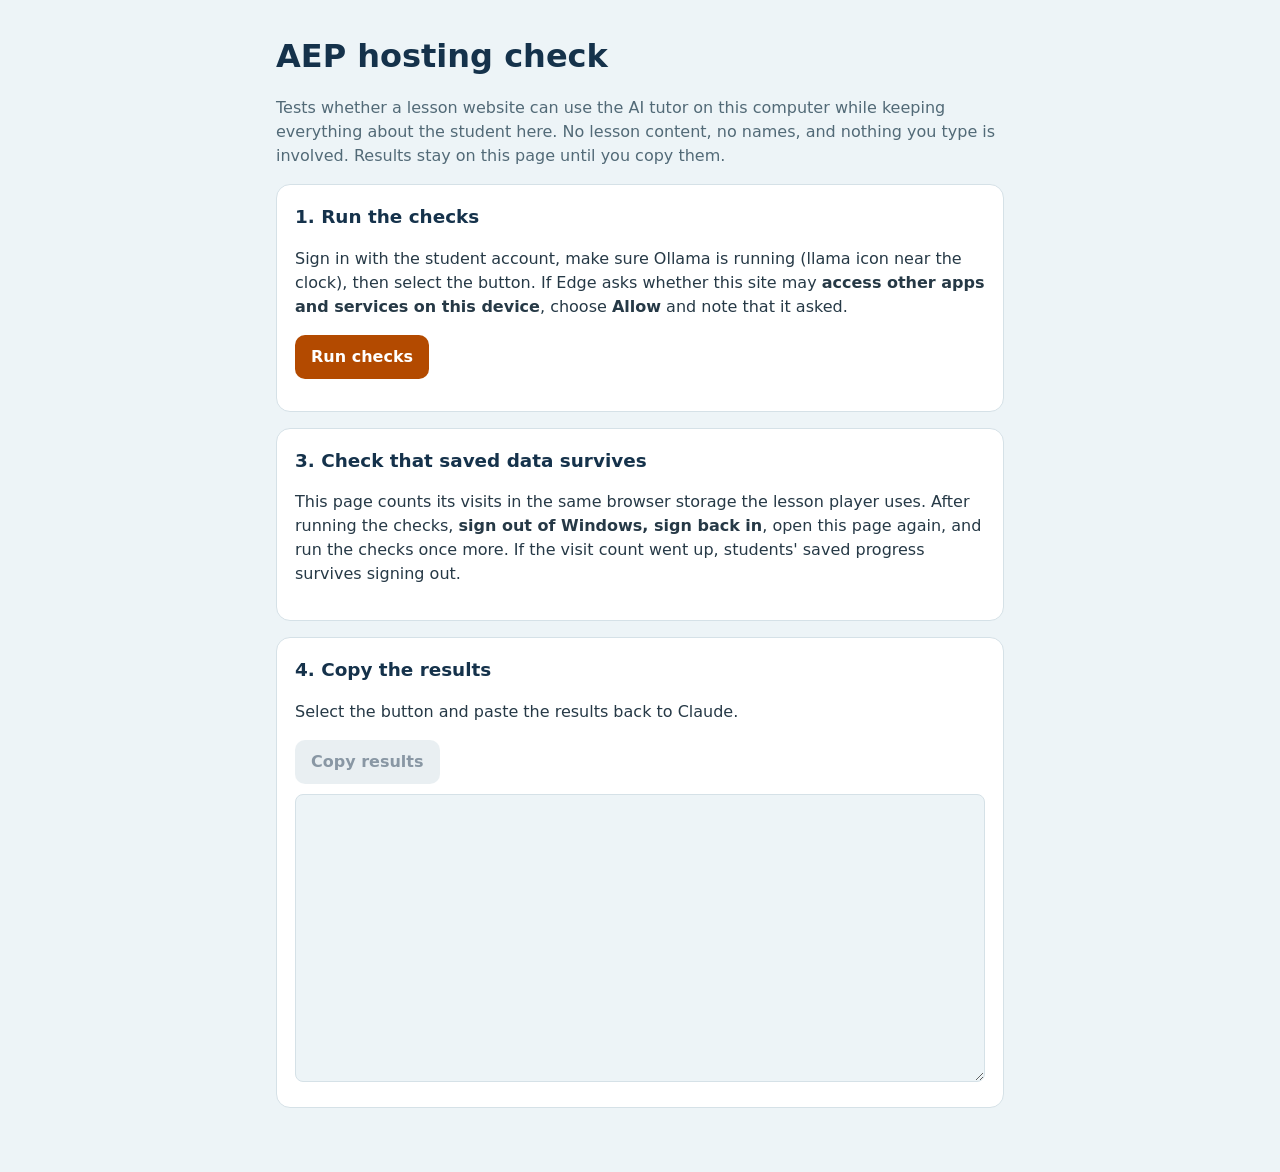
==== index.html @ 1cea9c2c "Add AEP hosting check test page" ====
<!doctype html>
<html lang="en">
<head>
<meta charset="utf-8">
<meta name="viewport" content="width=device-width, initial-scale=1">
<!-- Same rule the hosted app would use: this page may only talk to the site it
     came from and to Ollama on this computer. Edge blocks everything else. -->
<meta http-equiv="Content-Security-Policy" content="default-src 'none'; script-src 'self'; worker-src 'self'; connect-src 'self' http://localhost:11434 http://127.0.0.1:11434; style-src 'self'; img-src 'self' data:; manifest-src 'self'; base-uri 'none'; form-action 'none'">
<title>AEP Hosting Check</title>
<link rel="icon" href="data:,">
<link rel="stylesheet" href="style.css">
</head>
<body>
<main>
  <h1>AEP hosting check</h1>
  <p class="lead">Tests whether a lesson website can use the AI tutor on this computer while
    keeping everything about the student here. No lesson content, no names, and nothing
    you type is involved. Results stay on this page until you copy them.</p>

  <section class="panel">
    <h2>1. Run the checks</h2>
    <p>Sign in with the student account, make sure Ollama is running (llama icon near the
      clock), then select the button. If Edge asks whether this site may
      <strong>access other apps and services on this device</strong>, choose <strong>Allow</strong>
      and note that it asked.</p>
    <button id="run" type="button">Run checks</button>
    <span id="busy" role="status" aria-live="polite"></span>
    <ol id="results" class="results" aria-live="polite"></ol>
  </section>

  <section class="panel" id="originHelp" hidden>
    <h2>2. If Ollama refused this site</h2>
    <p>Ollama only answers websites it has been told to trust. In the student account, open
      <strong>Command Prompt</strong> (not as administrator) and run:</p>
    <pre id="setxCommand"></pre>
    <p>Then quit Ollama (right-click the llama icon → Quit), start it again from the Start menu,
      reload this page, and run the checks again.</p>
  </section>

  <section class="panel">
    <h2>3. Check that saved data survives</h2>
    <p>This page counts its visits in the same browser storage the lesson player uses.
      After running the checks, <strong>sign out of Windows, sign back in</strong>, open this page
      again, and run the checks once more. If the visit count went up, students' saved progress
      survives signing out.</p>
  </section>

  <section class="panel">
    <h2>4. Copy the results</h2>
    <p>Select the button and paste the results back to Claude.</p>
    <button id="copy" type="button" class="secondary" disabled>Copy results</button>
    <span id="copied" role="status" aria-live="polite"></span>
    <textarea id="report" rows="14" readonly aria-label="Results to copy"></textarea>
  </section>
</main>
<script src="check.js"></script>
</body>
</html>
---- style.css ----
:root {
  --ink: #263946; --navy: #15324b; --accent: #b34a00; --ok: #1c7a53; --warn: #8a5a00; --bad: #a23d3d;
  --line: #d5e1e7; --bg: #edf4f7; --card: #fff; --muted: #526a77;
}
@media (prefers-color-scheme: dark) {
  :root { --ink: #dbe6ec; --navy: #cfe3f0; --accent: #f08a3c; --ok: #5fcf9c; --warn: #e9b44c; --bad: #f08080;
    --line: #2f4352; --bg: #111b22; --card: #182631; --muted: #9db3c0; }
}
* { box-sizing: border-box; }
body { margin: 0; background: var(--bg); color: var(--ink); font-family: "Segoe UI", system-ui, Arial, sans-serif; line-height: 1.5; }
main { max-width: 760px; margin: 0 auto; padding: 24px 16px 48px; }
h1 { color: var(--navy); margin: 8px 0; }
h2 { color: var(--navy); font-size: 1.15rem; margin: 0 0 8px; }
.lead { color: var(--muted); }
.panel { background: var(--card); border: 1px solid var(--line); border-radius: 14px; padding: 18px; margin: 16px 0; }
button { border: 0; border-radius: 10px; background: var(--accent); color: #fff; padding: 10px 16px; min-height: 44px; font: inherit; font-weight: 700; cursor: pointer; }
button.secondary { background: var(--line); color: var(--navy); }
button:disabled { opacity: .5; cursor: not-allowed; }
#busy, #copied { margin-left: 10px; color: var(--muted); }
.results { padding-left: 0; list-style: none; margin: 14px 0 0; }
.results li { border-top: 1px solid var(--line); padding: 10px 0; display: grid; grid-template-columns: 4.5em 1fr; gap: 8px; }
.results .tag { font-weight: 800; }
.results .pass .tag { color: var(--ok); }
.results .warn .tag { color: var(--warn); }
.results .fail .tag { color: var(--bad); }
.results .info .tag { color: var(--muted); }
.results .detail { color: var(--muted); font-size: .92rem; overflow-wrap: anywhere; }
pre, textarea { width: 100%; background: var(--bg); color: var(--ink); border: 1px solid var(--line); border-radius: 8px; padding: 10px; font: .85rem/1.4 Consolas, monospace; white-space: pre-wrap; overflow-wrap: anywhere; }
textarea { margin-top: 10px; resize: vertical; }
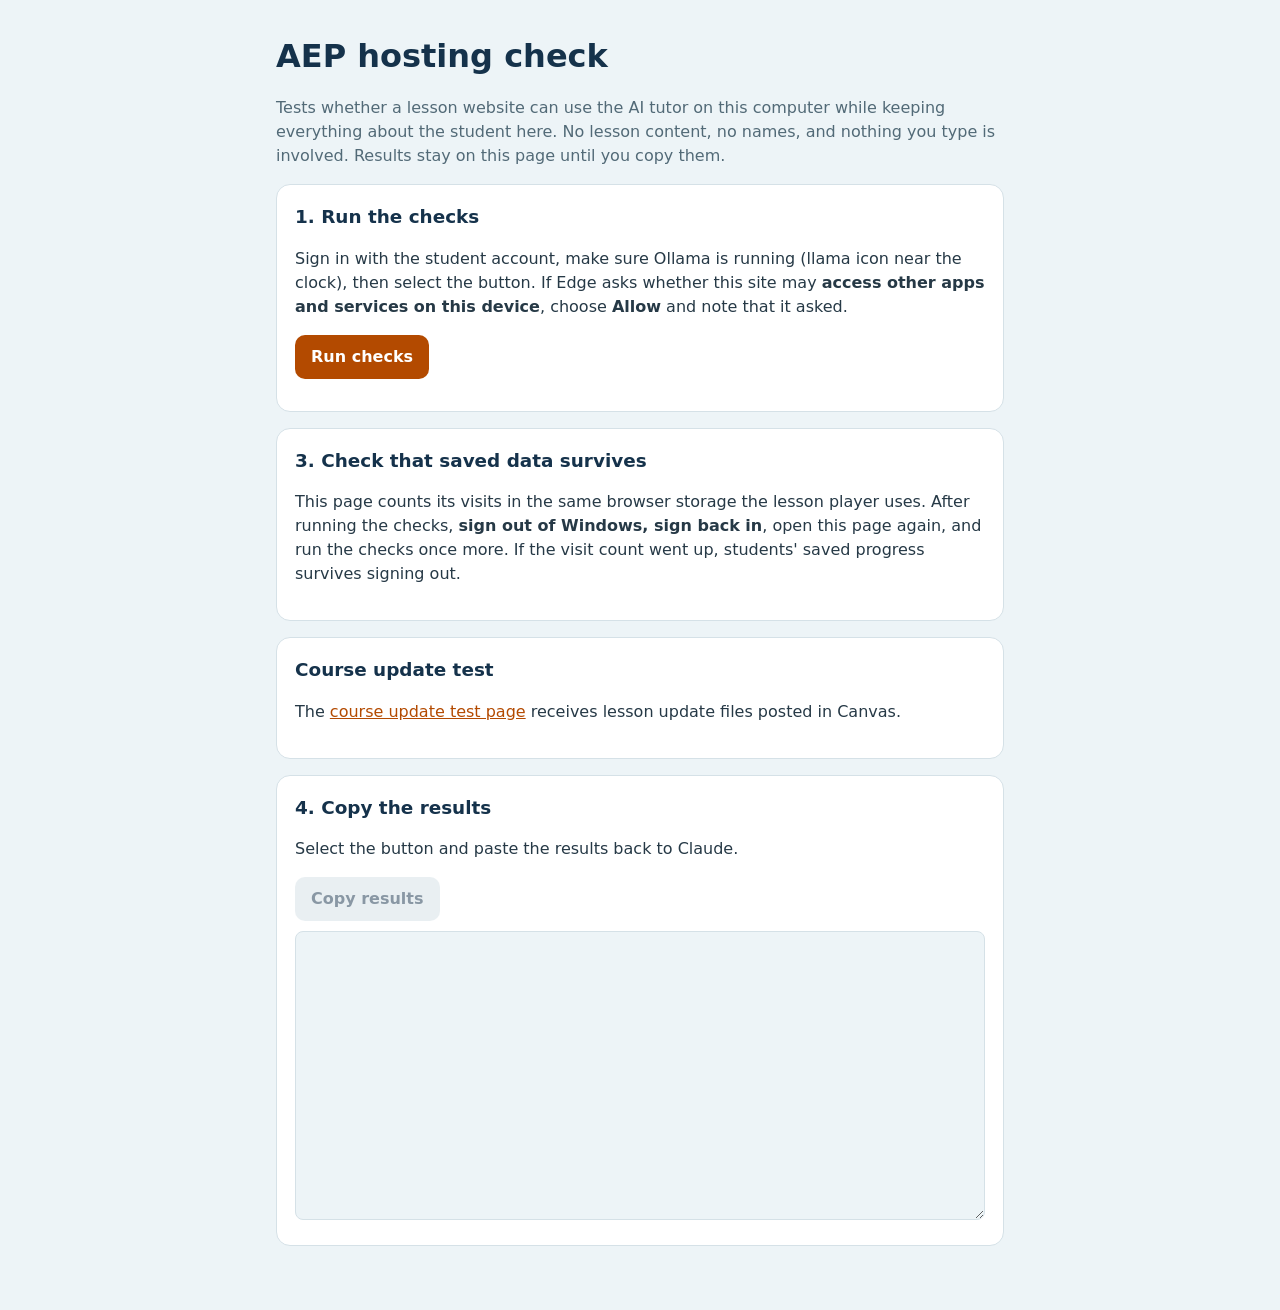
==== commit f1ad4d78: "Add course update test page; update hosting check" ====
--- a/index.html
+++ b/index.html
@@ -46,6 +46,11 @@
   </section>
 
   <section class="panel">
+    <h2>Course update test</h2>
+    <p>The <a href="courses.html">course update test page</a> receives lesson update files posted in Canvas.</p>
+  </section>
+
+  <section class="panel">
     <h2>4. Copy the results</h2>
     <p>Select the button and paste the results back to Claude.</p>
     <button id="copy" type="button" class="secondary" disabled>Copy results</button>
--- a/style.css
+++ b/style.css
@@ -27,3 +27,12 @@
 .results .detail { color: var(--muted); font-size: .92rem; overflow-wrap: anywhere; }
 pre, textarea { width: 100%; background: var(--bg); color: var(--ink); border: 1px solid var(--line); border-radius: 8px; padding: 10px; font: .85rem/1.4 Consolas, monospace; white-space: pre-wrap; overflow-wrap: anywhere; }
 textarea { margin-top: 10px; resize: vertical; }
+#status.ok { color: var(--ok); font-weight: 700; }
+#status.bad { color: var(--bad); font-weight: 700; }
+.course { border-top: 1px solid var(--line); padding: 12px 0; }
+.course h3 { margin: 0; color: var(--navy); font-size: 1.05rem; }
+.course ul { padding-left: 1.2em; }
+.detail { color: var(--muted); font-size: .92rem; }
+.filepick { color: var(--muted); }
+a { color: var(--accent); }
+body.dropping main { outline: 3px dashed var(--accent); outline-offset: -8px; }
